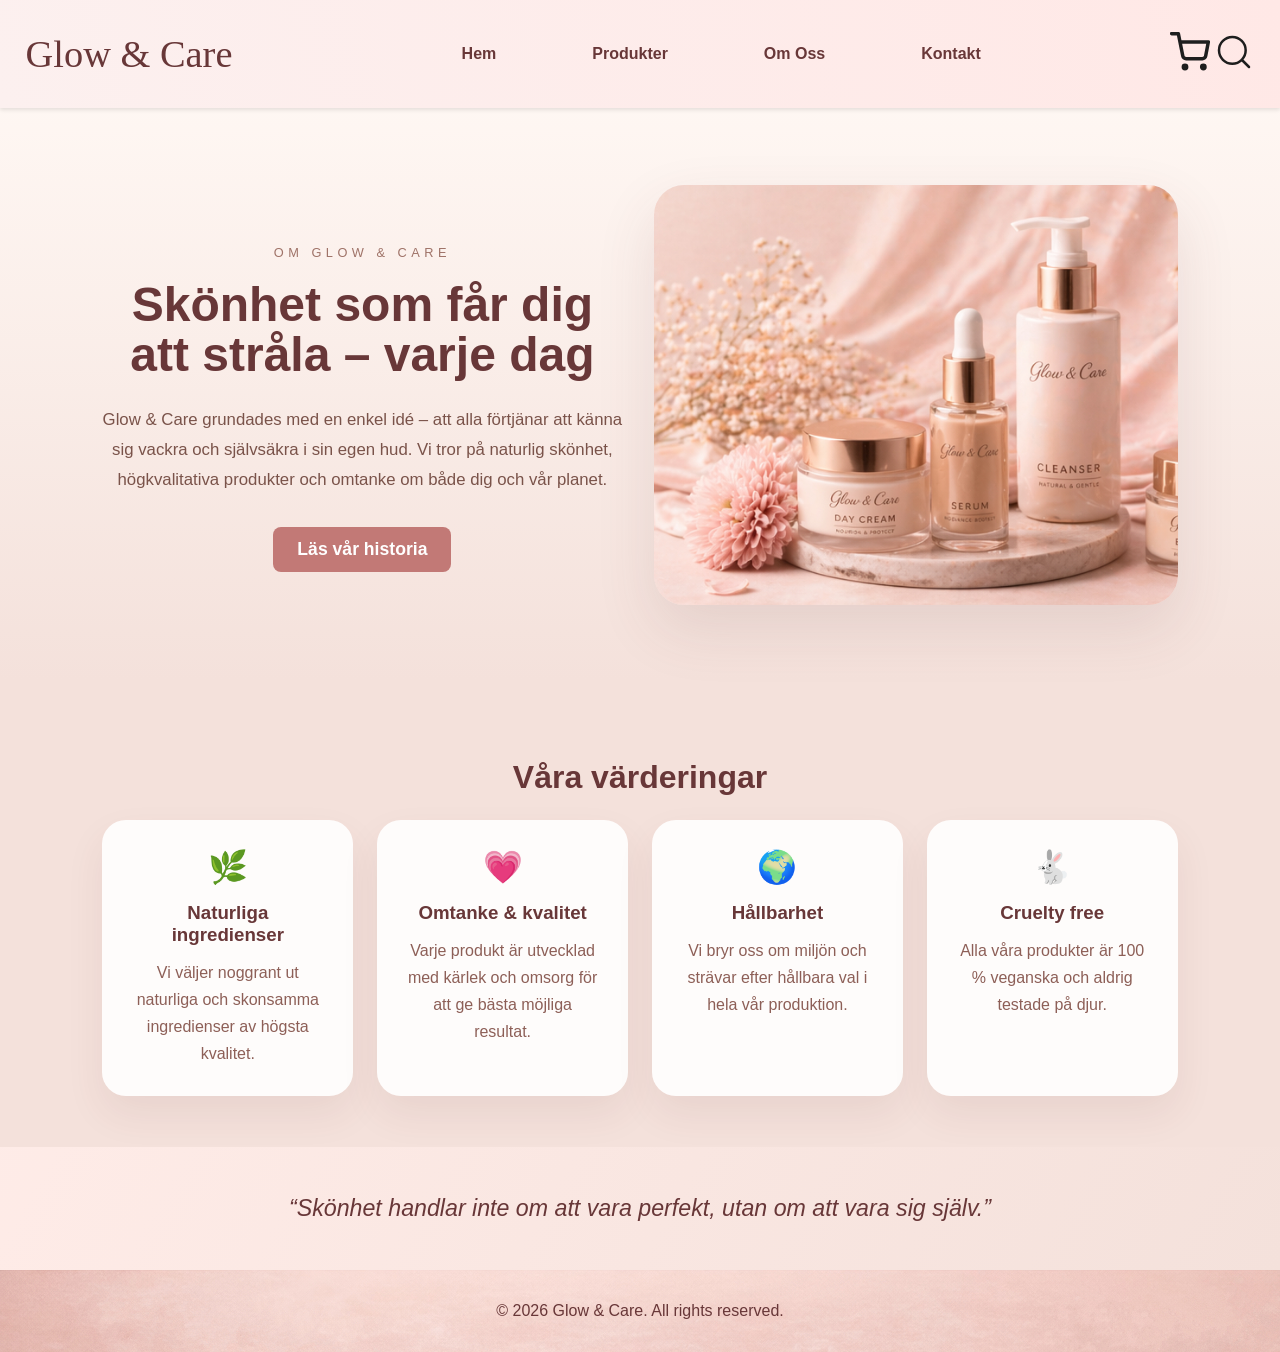
==== aboutUs.html @ eacb9b34 "first commit" ====
<!DOCTYPE html>
<html lang="sv">
<head>
    <meta charset="UTF-8">
    <meta name="viewport" content="width=device-width, initial-scale=1.0">
    <title>Om Oss - Glow & Care</title>
    <link rel="stylesheet" href="style.css">
    <link rel="stylesheet" href="about.css">
</head>
<body>
    <header>
        <nav class="navbar">
            <div class="logo">
                <h1 id="logo">Glow & Care</h1>
            </div>
            <ul class="nav-links">
                <li><a href="index.html">Hem</a></li>
                <li><a href="#">Produkter</a></li>
                <li><a href="aboutUs.html">Om Oss</a></li>
                <li><a href="#">Kontakt</a></li>
            </ul>
            <div class="nav-icons">
                <img id="icons" src="Shopping cart.svg" alt="Shopping Cart">
                <img id="icons" src="Search.svg" alt="Search Icon">
            </div>
        </nav>
    </header>

    <section class="hero about-hero">
        <div class="hero-content">
            <p class="section-label">Om Glow & Care</p>
            <h1>Skönhet som får dig att stråla – varje dag</h1>
            <p>Glow & Care grundades med en enkel idé – att alla förtjänar att känna sig vackra och självsäkra i sin egen hud. Vi tror på naturlig skönhet, högkvalitativa produkter och omtanke om både dig och vår planet.</p>
            <a href="#values" class="btn hero-btn">Läs vår historia</a>
        </div>
        <div class="hero-image about-hero-image"></div>
    </section>

    <section id="values" class="values">
        <h2 class="section-title">Våra värderingar</h2>
        <div class="values-grid">
            <div class="value-card">
                <div class="value-icon">🌿</div>
                <h3>Naturliga ingredienser</h3>
                <p>Vi väljer noggrant ut naturliga och skonsamma ingredienser av högsta kvalitet.</p>
            </div>
            <div class="value-card">
                <div class="value-icon">💗</div>
                <h3>Omtanke & kvalitet</h3>
                <p>Varje produkt är utvecklad med kärlek och omsorg för att ge bästa möjliga resultat.</p>
            </div>
            <div class="value-card">
                <div class="value-icon">🌍</div>
                <h3>Hållbarhet</h3>
                <p>Vi bryr oss om miljön och strävar efter hållbara val i hela vår produktion.</p>
            </div>
            <div class="value-card">
                <div class="value-icon">🐇</div>
                <h3>Cruelty free</h3>
                <p>Alla våra produkter är 100 % veganska och aldrig testade på djur.</p>
            </div>
        </div>
    </section>

    <section class="quote-banner">
        <p>“Skönhet handlar inte om att vara perfekt, utan om att vara sig själv.”</p>
    </section>

    <footer>
        <p>&copy; 2026 Glow & Care. All rights reserved.</p>
    </footer>
</body>
</html>
---- style.css ----
:root{
    --navbar-color: #fcf0ef;
    --button-color: #c27976;
    --green-accent: #74643c;
    --bg-color: #f4e1db;
    --text-color: #683738;
    --light-accent: #ffe8e6;
    --gradient-orange: #e4b974;
}

:root.dark {
    --navbar-color: #683738;
    --button-color: #c27976;
    --green-accent: #74643c;
    --bg-color: #f4e1db;
    --text-color: #fcf0ef;
    --light-accent: #ffe8e6;
}

body {
    margin: 0;
    font-family: Arial, sans-serif;
    background-color: var(--bg-color);
    color: var(--text-color);
}
a {
    text-decoration: none;
    color: inherit;
}

h1#logo {
    font-family : 'Brush Script MT', cursive;
    font-size: 240%;
    font-weight:lighter;    
}

.navbar {
    display: flex;
    align-items: center;
    justify-content: space-between;
    padding: 0 2%;
    position: sticky;
    top: 0;
    background: linear-gradient(75deg, var(--navbar-color), var(--light-accent));
    box-shadow: 0 2px 4px rgba(0,0,0,0.1);
}
.nav-links {
    list-style: none;
    display: flex;
    gap: 6rem;

    
}
.nav-links li a {
    font-weight: 600;
    color: var(--text-color);
    
}
.nav-icons .icon {
    margin-left: 5%;
    font-size: 1.2rem;
    cursor: pointer;
}

.hero {
    display: flex;
    flex-direction: left;
    align-items: left;
    justify-content: left;
    padding: 4% 8%;
    text-align: center;
    background-size: cover;
    background-position: left;
    background-color: var(--light-accent);
    background-image: url('Skärmbild 2026-03-19 142146.jpg');
}
.hero-content h1 {
    font-size: 3rem;
    margin: 0.5rem 0;
}
.hero-content h2 {
    font-size: 1.2rem;
    letter-spacing: 2px;
    text-transform: uppercase;
    margin: 0;
}
.hero-content p {
    margin: 1rem 0 2rem;
    font-size: 1.1rem;
}
.btn {
    background-color: var(--button-color);
    color: white;
    padding: 0.75rem 1.5rem;
    border-radius: 8px;
    font-weight: 700;
    display: inline-block;
}
.hero-btn {
    font-size: 1.1rem;
}

.categories {
    display: grid;
    gap: 2rem;
    padding: 2rem 1rem;
    grid-template-columns: repeat(auto-fit, minmax(200px, 1fr));
}
.category-card {
    background-color: var(--light-accent);
    border-radius: 10px;
    overflow: hidden;
    text-align: center;
    padding: 1rem;
}
.category-card img {
    width: 100%;
    display: block;
}
.category-card h3 {
    margin: 1rem 0;
}

footer {
    text-align: center;
    padding: 1rem 0;
    background-image: url(footerPink.jpg);
}
---- about.css ----
.about-hero {
    display: flex;
    align-items: center;
    justify-content: space-between;
    gap: 2rem;
    padding: 6% 8%;
    background: linear-gradient(180deg, rgba(255, 248, 244, 0.95), rgba(244, 225, 219, 0.95));
}

.about-hero .hero-content {
    max-width: 520px;
}

.about-hero .section-label {
    text-transform: uppercase;
    letter-spacing: 0.35em;
    font-size: 0.8rem;
    color: #9f7368;
    margin-bottom: 1rem;
}

.about-hero h1 {
    font-size: 3rem;
    line-height: 1.05;
    margin: 0;
    color: var(--text-color);
}

.about-hero p {
    margin: 1.5rem 0 2rem;
    font-size: 1.05rem;
    line-height: 1.8;
    color: #7a534a;
}

.about-hero-image {
    flex: 1;
    min-height: 420px;
    border-radius: 30px;
    background-image: url('aboutUsyDecoration.jpg');
    background-size: cover;
    background-position: 73%;
    box-shadow: 0 24px 60px rgba(104, 55, 56, 0.12);
}

.values {
    padding: 4% 8%;
}

.section-title {
    font-size: 2rem;
    margin-bottom: 1.5rem;
    text-align: center;
    color: var(--text-color);
}

.values-grid {
    display: grid;
    gap: 1.5rem;
    grid-template-columns: repeat(auto-fit, minmax(220px, 1fr));
}

.value-card {
    background-color: rgba(255,255,255,0.9);
    border-radius: 24px;
    padding: 1.75rem;
    box-shadow: 0 18px 38px rgba(104, 55, 56, 0.08);
    text-align: center;
}

.value-icon {
    font-size: 2rem;
    margin-bottom: 1rem;
}

.value-card h3 {
    margin: 0.8rem 0;
    color: var(--text-color);
}

.value-card p {
    margin: 0;
    line-height: 1.7;
    color: #8d5f57;
}

.quote-banner {
    background: linear-gradient(120deg, rgba(255,236,232,0.95), rgba(244,225,219,0.95));
    padding: 3rem 8%;
    text-align: center;
}

.quote-banner p {
    font-size: 1.45rem;
    font-style: italic;
    margin: 0;
    color: var(--text-color);
}

@media (max-width: 960px) {
    .about-hero {
        flex-direction: column;
        padding: 4% 6%;
    }

    .about-hero-image {
        min-height: 320px;
    }
}

@media (max-width: 620px) {
    .nav-links {
        gap: 1rem;
    }

    .about-hero {
        padding: 3rem 4%;
    }

    .about-hero h1 {
        font-size: 2.4rem;
    }

    .values {
        padding: 3rem 4%;
    }

    .quote-banner {
        padding: 2rem 4%;
    }
}
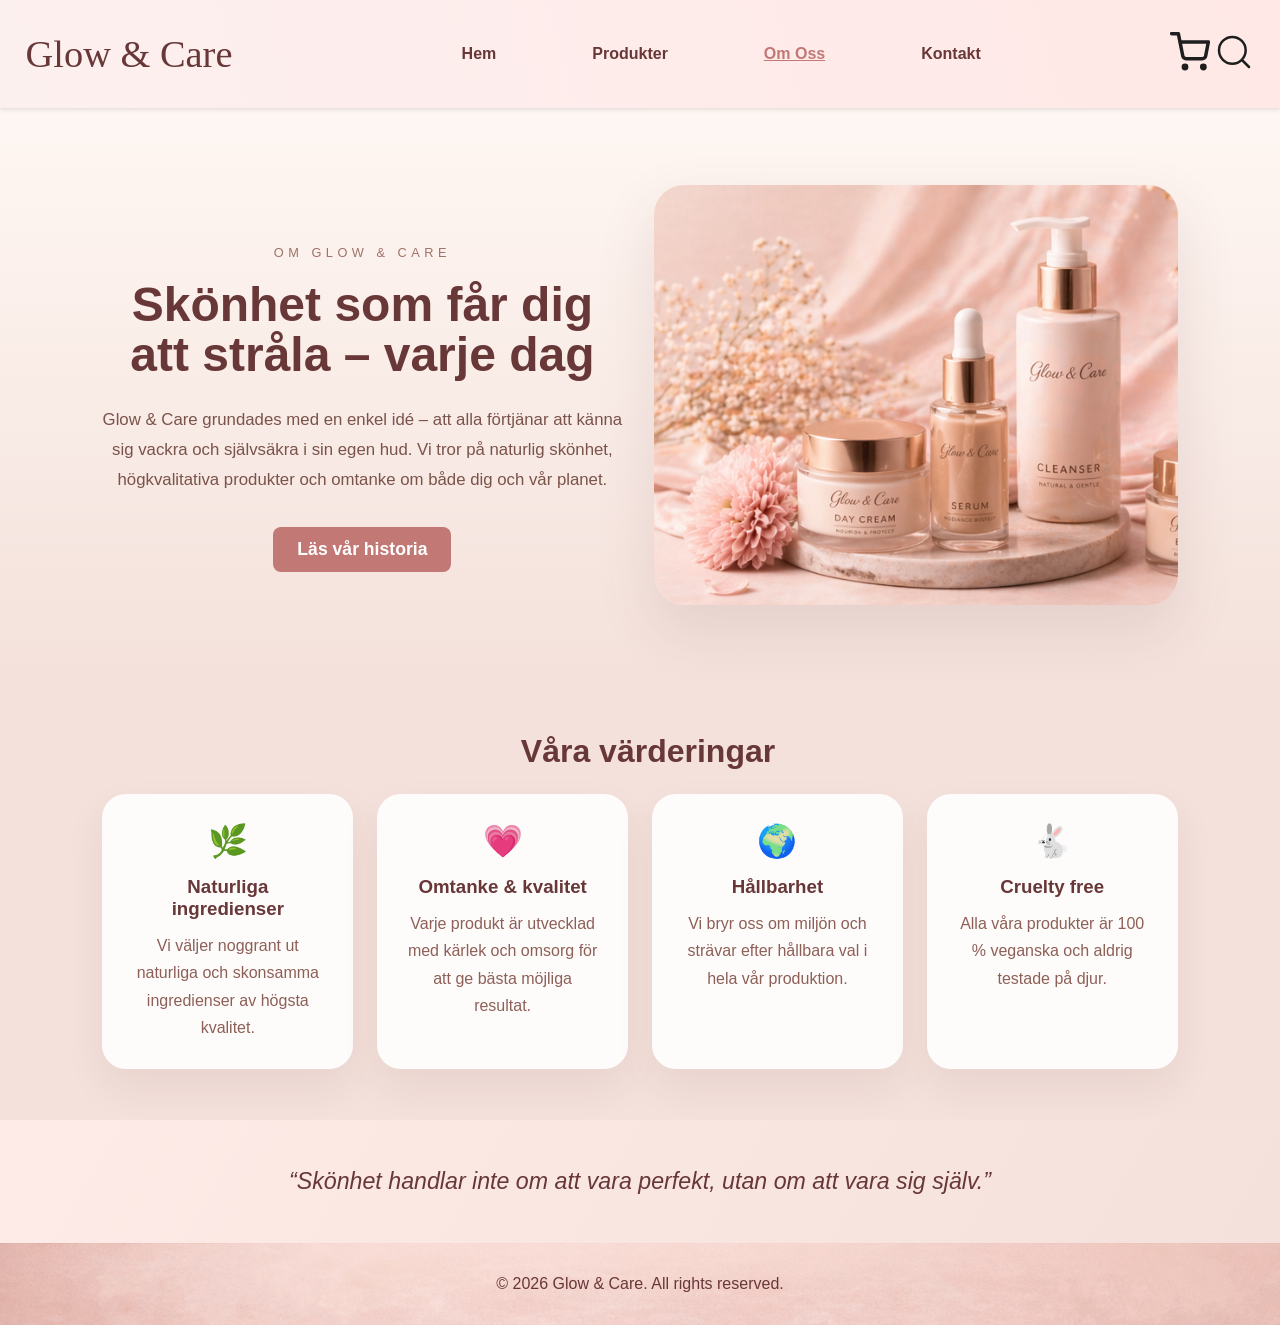
==== commit 671c6a8b: "Added new pages for contact, haircare, makeup, products, and skincare. Updated aboutUs.html, index.h" ====
--- a/aboutUs.html
+++ b/aboutUs.html
@@ -15,9 +15,9 @@
             </div>
             <ul class="nav-links">
                 <li><a href="index.html">Hem</a></li>
-                <li><a href="#">Produkter</a></li>
-                <li><a href="aboutUs.html">Om Oss</a></li>
-                <li><a href="#">Kontakt</a></li>
+                <li><a href="products.html">Produkter</a></li>
+                <li><a href="aboutUs.html" class="active">Om Oss</a></li>
+                <li><a href="contact.html">Kontakt</a></li>
             </ul>
             <div class="nav-icons">
                 <img id="icons" src="Shopping cart.svg" alt="Shopping Cart">
--- a/style.css
+++ b/style.css
@@ -121,6 +121,97 @@
     margin: 1rem 0;
 }
 
+.page-hero {
+    padding: 4rem 8%;
+    background: linear-gradient(135deg, rgba(255, 232, 230, 0.95), rgba(228, 185, 196, 0.95));
+    text-align: left;
+}
+
+.page-hero h1 {
+    font-size: 2.8rem;
+    margin: 0.5rem 0;
+}
+
+.page-hero h2 {
+    text-transform: uppercase;
+    letter-spacing: 0.2em;
+    font-size: 0.95rem;
+    margin-bottom: 0.75rem;
+}
+
+.page-hero p {
+    max-width: 700px;
+    line-height: 1.8;
+    margin-bottom: 1.5rem;
+}
+
+.category-grid,
+.product-grid {
+    display: grid;
+    gap: 1.5rem;
+    padding: 2rem 1rem;
+    grid-template-columns: repeat(auto-fit, minmax(260px, 1fr));
+}
+
+.page-section {
+    padding: 0 1rem 2rem;
+}
+
+.section-title {
+    font-size: 2rem;
+    margin: 0 0 1rem 1rem;
+}
+
+.section-intro {
+    margin: 0 1rem 1.5rem;
+    color: rgba(104, 55, 56, 0.8);
+}
+
+.product-card,
+.category-card {
+    background-color: var(--light-accent);
+    border-radius: 14px;
+    overflow: hidden;
+    box-shadow: 0 10px 25px rgba(104, 55, 56, 0.08);
+}
+
+.product-card img,
+.category-card img {
+    width: 100%;
+    display: block;
+    object-fit: cover;
+    max-height: 260px;
+}
+
+.card-content {
+    padding: 1.25rem;
+}
+
+.product-card h3 {
+    margin: 0 0 0.75rem;
+}
+
+.product-card p {
+    margin: 0 0 1rem;
+    color: rgba(104, 55, 56, 0.85);
+    line-height: 1.7;
+}
+
+.price {
+    display: inline-block;
+    font-weight: 700;
+    color: var(--green-accent);
+}
+
+.nav-links li a.active {
+    color: var(--button-color);
+    text-decoration: underline;
+}
+
+.nav-links li a:hover {
+    text-decoration: underline;
+}
+
 footer {
     text-align: center;
     padding: 1rem 0;
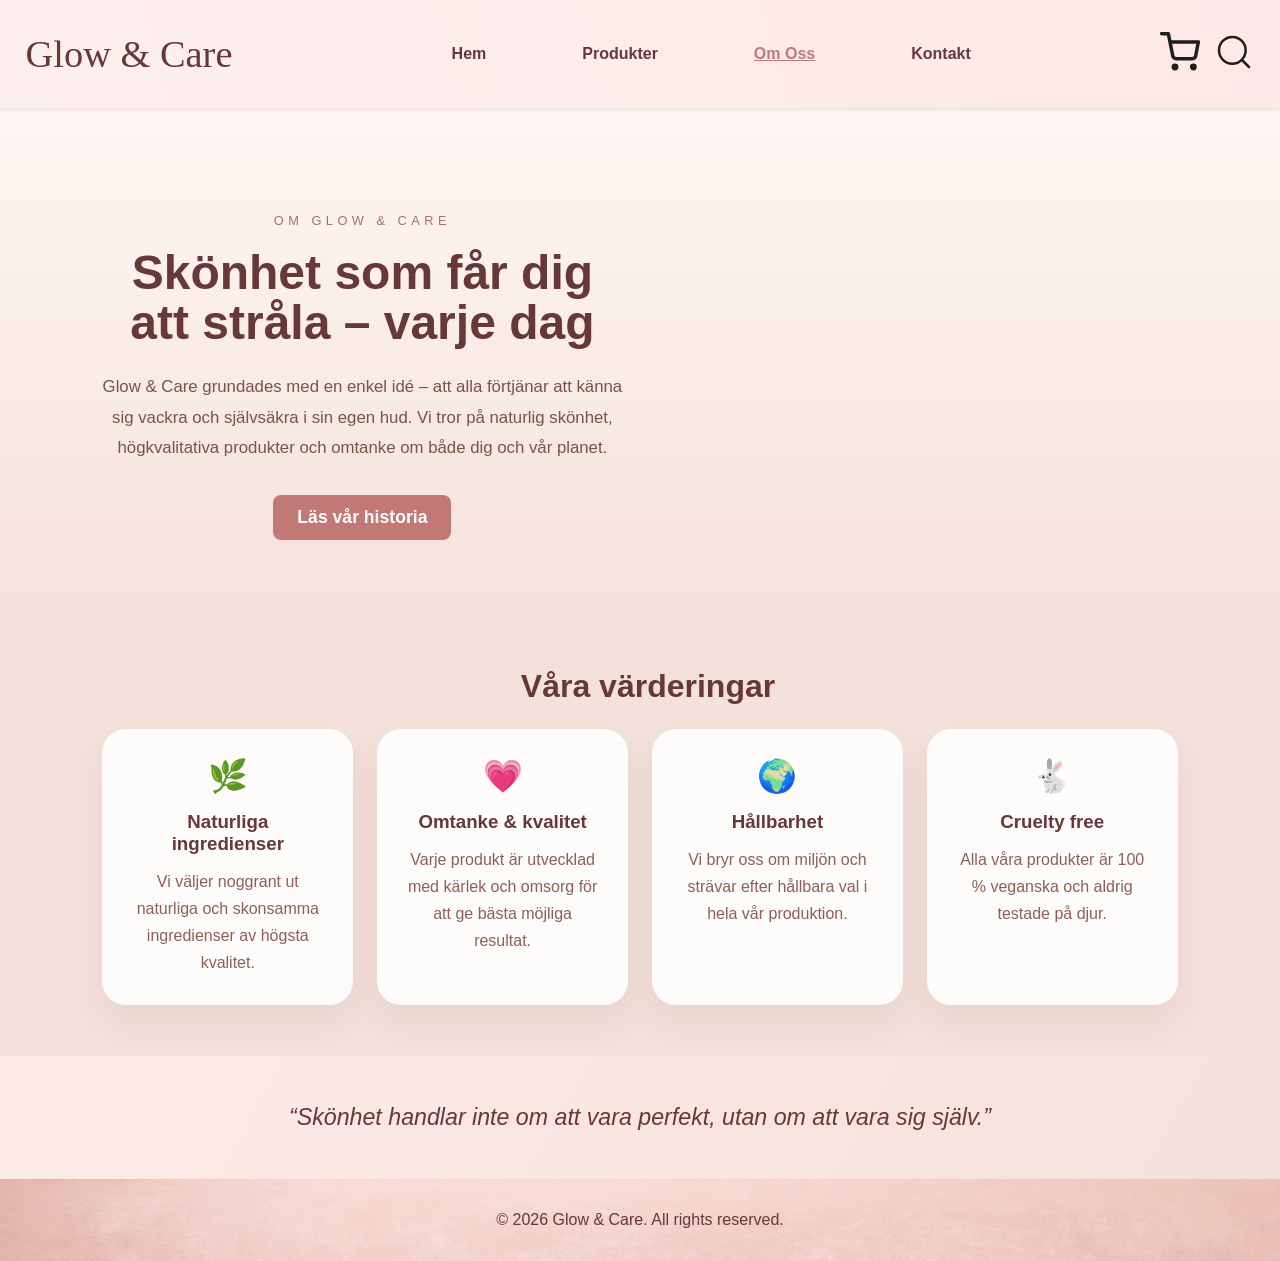
==== commit fd5088d0: "Added shopping cart and created cart page" ====
--- a/aboutUs.html
+++ b/aboutUs.html
@@ -6,6 +6,7 @@
     <title>Om Oss - Glow & Care</title>
     <link rel="stylesheet" href="style.css">
     <link rel="stylesheet" href="about.css">
+    <script src="cart.js"></script>
 </head>
 <body>
     <header>
@@ -20,7 +21,10 @@
                 <li><a href="contact.html">Kontakt</a></li>
             </ul>
             <div class="nav-icons">
-                <img id="icons" src="Shopping cart.svg" alt="Shopping Cart">
+                <a id="cart-icon" href="cart.html" style="position: relative; cursor: pointer;">
+                    <img id="icons" src="Shopping cart.svg" alt="Shopping Cart">
+                    <span id="cart-count" class="cart-badge">0</span>
+                </a>
                 <img id="icons" src="Search.svg" alt="Search Icon">
             </div>
         </nav>
--- a/style.css
+++ b/style.css
@@ -60,6 +60,9 @@
     margin-left: 5%;
     font-size: 1.2rem;
     cursor: pointer;
+}
+#icons {
+    padding-left: 10px;
 }
 
 .hero {
@@ -212,6 +215,191 @@
     text-decoration: underline;
 }
 
+/* Shopping Cart Badge */
+.cart-badge {
+    position: absolute;
+    top: -5px;
+    right: -5px;
+    background-color: #c27976;
+    color: white;
+    border-radius: 50%;
+    min-width: 24px;
+    min-height: 24px;
+    display: flex;
+    align-items: center;
+    justify-content: center;
+    padding: 0;
+    font-size: 0.85rem;
+    font-weight: 900;
+    line-height: 1;
+    z-index: 10;
+}
+
+/* Add to Cart Button */
+.btn-add-cart {
+    width: 100%;
+    margin-top: 1rem;
+    border: none;
+    cursor: pointer;
+    transition: background-color 0.3s ease;
+}
+
+.btn-add-cart:hover {
+    background-color: #a85d52;
+}
+
+/* Cart Page Styles */
+.cart-container {
+    padding: 2rem 1rem;
+}
+
+.empty-cart {
+    text-align: center;
+    padding: 3rem 1rem;
+}
+
+.empty-cart p {
+    font-size: 1.1rem;
+    color: rgba(104, 55, 56, 0.7);
+    margin-bottom: 2rem;
+}
+
+.cart-items {
+    display: grid;
+    gap: 1.5rem;
+    margin-bottom: 2rem;
+}
+
+.cart-item {
+    background-color: var(--light-accent);
+    border-radius: 10px;
+    padding: 1.5rem;
+    display: flex;
+    justify-content: space-between;
+    align-items: center;
+    box-shadow: 0 4px 8px rgba(104, 55, 56, 0.05);
+}
+
+.cart-item-info {
+    flex: 1;
+}
+
+.cart-item-name {
+    font-size: 1.1rem;
+    font-weight: 600;
+    margin-bottom: 0.5rem;
+}
+
+.cart-item-price {
+    color: var(--green-accent);
+    font-weight: 600;
+}
+
+.cart-item-quantity {
+    display: flex;
+    align-items: center;
+    gap: 1rem;
+    margin: 1rem 0;
+}
+
+.quantity-btn {
+    background-color: #c27976;
+    color: white;
+    border: none;
+    width: 30px;
+    height: 30px;
+    border-radius: 4px;
+    cursor: pointer;
+    font-weight: 700;
+}
+
+.quantity-btn:hover {
+    background-color: #a85d52;
+}
+
+.quantity-input {
+    width: 50px;
+    padding: 0.5rem;
+    text-align: center;
+    border: 1px solid #c27976;
+    border-radius: 4px;
+}
+
+.remove-btn {
+    background-color: #c27976;
+    color: white;
+    border: none;
+    padding: 0.5rem 1rem;
+    border-radius: 4px;
+    cursor: pointer;
+    font-weight: 600;
+}
+
+.remove-btn:hover {
+    background-color: #a85d52;
+}
+
+.cart-summary {
+    background-color: var(--light-accent);
+    border-radius: 10px;
+    padding: 2rem;
+    text-align: right;
+    margin-bottom: 2rem;
+}
+
+.summary-row {
+    display: flex;
+    justify-content: space-between;
+    margin-bottom: 1rem;
+    font-size: 1.1rem;
+}
+
+.summary-total {
+    font-size: 1.4rem;
+    font-weight: 700;
+    color: var(--green-accent);
+    border-top: 2px solid rgba(104, 55, 56, 0.2);
+    padding-top: 1rem;
+}
+
+.cart-actions {
+    display: flex;
+    gap: 1rem;
+    justify-content: flex-end;
+}
+
+.btn-checkout {
+    background-color: var(--green-accent);
+    color: white;
+    padding: 0.75rem 2rem;
+    border: none;
+    border-radius: 8px;
+    font-weight: 700;
+    cursor: pointer;
+    font-size: 1rem;
+}
+
+.btn-checkout:hover {
+    background-color: #5f4e33;
+}
+
+.btn-continue-shopping {
+    background-color: var(--button-color);
+    color: white;
+    padding: 0.75rem 2rem;
+    border: none;
+    border-radius: 8px;
+    font-weight: 700;
+    cursor: pointer;
+    font-size: 1rem;
+    text-decoration: none;
+    display: inline-block;
+}
+
+.btn-continue-shopping:hover {
+    background-color: #a85d52;
+}
+
 footer {
     text-align: center;
     padding: 1rem 0;
--- a/about.css
+++ b/about.css
@@ -35,7 +35,7 @@
 
 .about-hero-image {
     flex: 1;
-    min-height: 420px;
+    min-height: 100%;
     border-radius: 30px;
     background-image: url('aboutUsyDecoration.jpg');
     background-size: cover;
